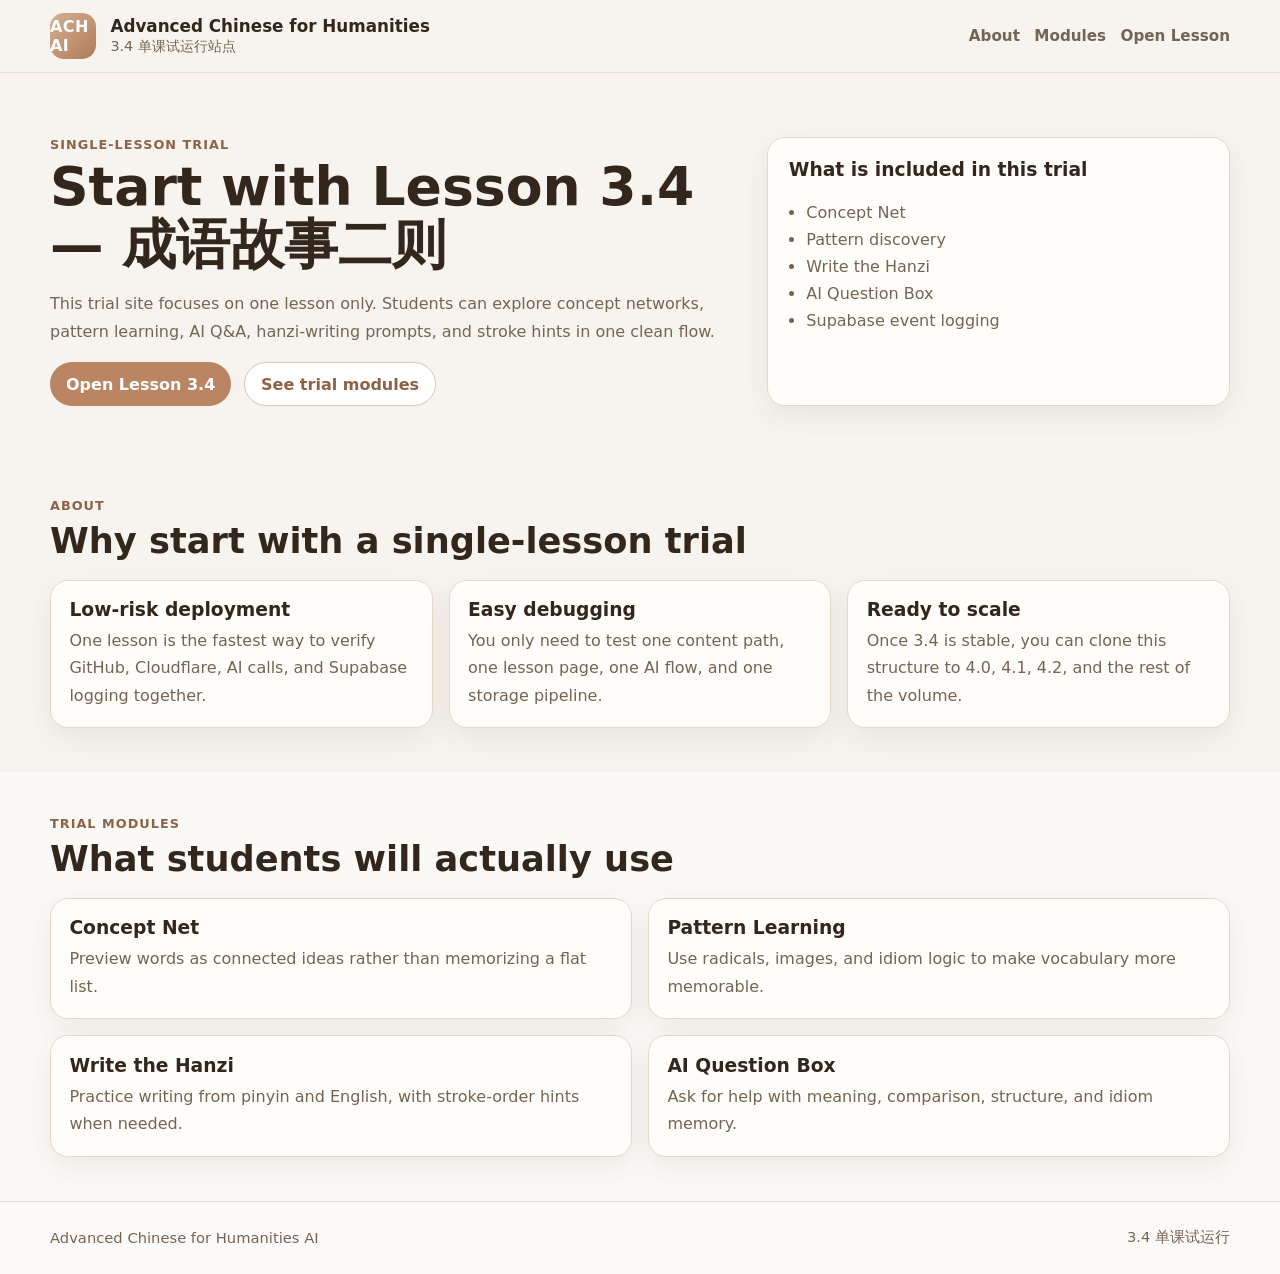
==== index.html @ d2b8aba8 "Add files via upload" ====
<!DOCTYPE html>
<html lang="en">
<head>
  <meta charset="UTF-8" />
  <meta name="viewport" content="width=device-width, initial-scale=1.0" />
  <title>Lesson 3.4 Trial | Advanced Chinese for Humanities AI</title>
  <meta name="description" content="Single-lesson trial website for Lesson 3.4 成语故事二则 with AI support and Supabase logging." />
  <link rel="stylesheet" href="style.css" />
</head>
<body>
  <header class="site-header">
    <div class="container header-inner">
      <div class="brand">
        <div class="brand-badge">ACH AI</div>
        <div>
          <h1 class="site-title">Advanced Chinese for Humanities</h1>
          <p class="site-subtitle">3.4 单课试运行站点</p>
        </div>
      </div>
      <nav class="top-nav">
        <a href="#about">About</a>
        <a href="#modules">Modules</a>
        <a href="lesson-3-4-word.html">Open Lesson</a>
      </nav>
    </div>
  </header>

  <main>
    <section class="hero">
      <div class="container hero-inner">
        <div class="hero-text">
          <p class="eyebrow">Single-lesson trial</p>
          <h2>Start with Lesson 3.4 — 成语故事二则</h2>
          <p class="hero-description">
            This trial site focuses on one lesson only. Students can explore concept networks,
            pattern learning, AI Q&amp;A, hanzi-writing prompts, and stroke hints in one clean flow.
          </p>
          <div class="hero-actions">
            <a class="btn btn-primary" href="lesson-3-4-word.html">Open Lesson 3.4</a>
            <a class="btn btn-secondary" href="#modules">See trial modules</a>
          </div>
        </div>
        <div class="hero-card">
          <h3>What is included in this trial</h3>
          <ul>
            <li>Concept Net</li>
            <li>Pattern discovery</li>
            <li>Write the Hanzi</li>
            <li>AI Question Box</li>
            <li>Supabase event logging</li>
          </ul>
        </div>
      </div>
    </section>

    <section id="about" class="section">
      <div class="container">
        <div class="section-heading">
          <p class="eyebrow">About</p>
          <h2>Why start with a single-lesson trial</h2>
        </div>
        <div class="about-grid">
          <div class="about-card">
            <h3>Low-risk deployment</h3>
            <p>One lesson is the fastest way to verify GitHub, Cloudflare, AI calls, and Supabase logging together.</p>
          </div>
          <div class="about-card">
            <h3>Easy debugging</h3>
            <p>You only need to test one content path, one lesson page, one AI flow, and one storage pipeline.</p>
          </div>
          <div class="about-card">
            <h3>Ready to scale</h3>
            <p>Once 3.4 is stable, you can clone this structure to 4.0, 4.1, 4.2, and the rest of the volume.</p>
          </div>
        </div>
      </div>
    </section>

    <section id="modules" class="section alt-bg">
      <div class="container">
        <div class="section-heading">
          <p class="eyebrow">Trial modules</p>
          <h2>What students will actually use</h2>
        </div>
        <div class="module-grid">
          <a class="module-card" href="lesson-3-4-word.html#concept-net">
            <h3>Concept Net</h3>
            <p>Preview words as connected ideas rather than memorizing a flat list.</p>
          </a>
          <a class="module-card" href="lesson-3-4-word.html#patterns">
            <h3>Pattern Learning</h3>
            <p>Use radicals, images, and idiom logic to make vocabulary more memorable.</p>
          </a>
          <a class="module-card" href="lesson-3-4-word.html#write-hanzi">
            <h3>Write the Hanzi</h3>
            <p>Practice writing from pinyin and English, with stroke-order hints when needed.</p>
          </a>
          <a class="module-card" href="lesson-3-4-word.html#ai-tools">
            <h3>AI Question Box</h3>
            <p>Ask for help with meaning, comparison, structure, and idiom memory.</p>
          </a>
        </div>
      </div>
    </section>
  </main>

  <footer class="site-footer">
    <div class="container footer-inner">
      <p>Advanced Chinese for Humanities AI</p>
      <p>3.4 单课试运行</p>
    </div>
  </footer>
</body>
</html>
---- style.css ----
:root {
  --bg: #f7f4ef;
  --surface: #fffdf9;
  --surface-alt: #f6efe5;
  --text: #33261d;
  --muted: #746454;
  --primary: #b98563;
  --primary-dark: #8d6247;
  --line: #e6d8c8;
  --shadow: 0 10px 28px rgba(63, 42, 24, 0.08);
  --radius: 18px;
  --radius-sm: 12px;
  --max: 1180px;
}

* { box-sizing: border-box; }
html { scroll-behavior: smooth; }
body {
  margin: 0;
  font-family: Inter, ui-sans-serif, system-ui, -apple-system, BlinkMacSystemFont, "Segoe UI", sans-serif;
  background: var(--bg);
  color: var(--text);
}

a { color: inherit; text-decoration: none; }
.container { width: min(var(--max), calc(100% - 2rem)); margin: 0 auto; }
.page-shell { padding-bottom: 2rem; }
.section { padding: 2.75rem 0; }
.alt-bg { background: rgba(255,255,255,0.42); }
.eyebrow {
  color: var(--primary-dark);
  text-transform: uppercase;
  letter-spacing: .08em;
  font-size: .8rem;
  font-weight: 700;
  margin: 0 0 .4rem;
}
.page-title {
  margin: 0;
  font-size: clamp(1.9rem, 4vw, 2.9rem);
  line-height: 1.15;
}
.page-intro {
  color: var(--muted);
  max-width: 760px;
  line-height: 1.7;
  margin-top: .8rem;
}
.section-heading h2 {
  margin: 0;
  font-size: clamp(1.5rem, 3vw, 2.2rem);
}
.section-heading { margin-bottom: 1.2rem; }

.site-header {
  position: sticky;
  top: 0;
  z-index: 100;
  backdrop-filter: blur(10px);
  background: rgba(247, 244, 239, 0.9);
  border-bottom: 1px solid rgba(230,216,200,.85);
}
.header-inner {
  display: flex;
  align-items: center;
  justify-content: space-between;
  gap: 1rem;
  min-height: 72px;
}
.brand {
  display: flex;
  align-items: center;
  gap: .9rem;
}
.brand-badge {
  width: 46px;
  height: 46px;
  border-radius: 14px;
  background: linear-gradient(135deg, #d4b094, #b07b58);
  color: white;
  display: grid;
  place-items: center;
  font-weight: 800;
  letter-spacing: .03em;
}
.site-title {
  margin: 0;
  font-size: 1.05rem;
}
.site-subtitle {
  margin: .1rem 0 0;
  color: var(--muted);
  font-size: .9rem;
}
.top-nav {
  display: flex;
  flex-wrap: wrap;
  gap: .9rem;
  align-items: center;
}
.top-nav a {
  color: var(--muted);
  font-weight: 600;
  font-size: .95rem;
}
.top-nav a:hover { color: var(--primary-dark); }

.hero {
  padding: 4rem 0 3rem;
}
.hero-inner {
  display: grid;
  grid-template-columns: 1.2fr .8fr;
  gap: 1.4rem;
  align-items: stretch;
}
.hero h2 {
  margin: 0;
  font-size: clamp(2.1rem, 4.3vw, 3.35rem);
  line-height: 1.08;
}
.hero-description {
  margin-top: 1rem;
  color: var(--muted);
  line-height: 1.75;
  max-width: 720px;
}
.hero-card,
.card,
.about-card,
.module-card,
.unit-card,
.start-card {
  background: var(--surface);
  border: 1px solid var(--line);
  border-radius: var(--radius);
  box-shadow: var(--shadow);
}
.hero-card {
  padding: 1.3rem;
}
.hero-card h3 { margin-top: 0; }
.hero-card ul { margin: .85rem 0 0; padding-left: 1.1rem; color: var(--muted); line-height: 1.7; }
.hero-actions,
.tool-actions { display: flex; gap: .8rem; flex-wrap: wrap; margin-top: 1rem; }
.btn,
.text-link,
.tool-btn,
.small-btn {
  transition: transform .18s ease, box-shadow .18s ease, background .18s ease;
}
.btn {
  display: inline-flex;
  align-items: center;
  justify-content: center;
  min-height: 44px;
  padding: 0 1rem;
  border-radius: 999px;
  font-weight: 700;
}
.btn:hover,
.tool-btn:hover,
.small-btn:hover { transform: translateY(-1px); }
.btn-primary { background: var(--primary); color: #fff; }
.btn-primary:hover { background: var(--primary-dark); }
.btn-secondary {
  background: #fff;
  color: var(--primary-dark);
  border: 1px solid #dac7b0;
}
.btn-secondary:hover { background: #fbf6f0; }
.text-link { color: var(--primary-dark); font-weight: 700; }

.about-grid,
.module-grid,
.unit-grid { display: grid; gap: 1rem; }
.about-grid { grid-template-columns: repeat(3, 1fr); }
.module-grid { grid-template-columns: repeat(2, 1fr); }
.unit-grid { grid-template-columns: 1fr; }
.about-card,
.module-card,
.unit-card,
.start-card { padding: 1.15rem; }
.about-card h3,
.module-card h3,
.unit-card h3,
.start-card h3 { margin: 0 0 .45rem; }
.about-card p,
.module-card p,
.unit-card p,
.start-card p {
  margin: 0;
  color: var(--muted);
  line-height: 1.7;
}
.module-card:hover,
.unit-card:hover { border-color: #d6bea4; }
.unit-label,
.tag {
  display: inline-flex;
  align-items: center;
  gap: .35rem;
  padding: .35rem .7rem;
  border-radius: 999px;
  background: #f4e8db;
  color: var(--primary-dark);
  font-weight: 700;
  font-size: .82rem;
}
.unit-en { margin-bottom: .9rem !important; }
.unit-card ul { color: var(--muted); line-height: 1.7; padding-left: 1.1rem; }

.lesson-hero { padding-top: 2.5rem; padding-bottom: 1.2rem; }
.lesson-meta { display: flex; flex-wrap: wrap; gap: .7rem; margin-top: 1rem; }
.breadcrumb { font-size: .95rem; color: var(--muted); margin-bottom: .8rem; }
.group-grid,
.pattern-grid,
.tools-layout { display: grid; gap: 1rem; }
.group-grid,
.pattern-grid { grid-template-columns: repeat(2, 1fr); }
.tools-layout { grid-template-columns: .95fr 1.05fr; }
.card { padding: 1.1rem; }
.group-card h3,
.pattern-card h3,
.tool-card h3,
.result-card h3,
.vocab-card h3,
.name-card h3 { margin-top: 0; margin-bottom: .6rem; font-size: 1.08rem; color: var(--primary-dark); }
.group-card p,
.pattern-card p,
.tool-card p,
.result-card p,
.vocab-card p,
.name-card p { color: var(--muted); margin-top: 0; }
.concept-list { display: flex; flex-wrap: wrap; gap: .6rem; margin-top: .9rem; }
.concept-chip-wrap { position: relative; display: inline-block; }
.concept-chip,
.name-chip {
  display: inline-flex;
  align-items: center;
  padding: .45rem .8rem;
  border-radius: 999px;
  background: #f6ecdf;
  color: var(--primary-dark);
  font-size: .92rem;
  font-weight: 700;
  border: 1px solid #e2d0b8;
  cursor: pointer;
}
.concept-chip:hover,
.name-chip:hover { background: #f1e2cd; }
.concept-tooltip {
  position: absolute;
  left: 0;
  top: calc(100% + .45rem);
  min-width: 210px;
  max-width: 270px;
  background: #fffdf9;
  border: 1px solid #decbb2;
  border-radius: 14px;
  box-shadow: 0 12px 26px rgba(80,56,32,.12);
  padding: .75rem .85rem;
  z-index: 30;
  display: none;
}
.concept-tooltip.show { display: block; }
.tooltip-word { font-weight: 700; color: var(--primary-dark); margin-bottom: .25rem; }
.tooltip-pinyin { font-size: .92rem; color: var(--muted); margin-bottom: .25rem; }
.tooltip-english { font-size: .92rem; color: var(--text); margin-bottom: .22rem; line-height: 1.4; }
.tooltip-note { font-size: .88rem; color: var(--muted); line-height: 1.45; }
.char-cluster { display: flex; flex-wrap: wrap; gap: .45rem; margin-top: .7rem; margin-bottom: .8rem; }
.char-badge {
  display: inline-flex;
  flex-direction: column;
  gap: .1rem;
  padding: .45rem .65rem;
  border-radius: 12px;
  background: #f8f1e7;
  border: 1px solid #e7d7c2;
  min-width: 88px;
}
.char-badge strong { color: var(--primary-dark); font-size: 1rem; }
.char-badge span { font-size: .8rem; color: var(--muted); line-height: 1.24; }
.memory-tip {
  margin-top: .8rem;
  padding: .85rem .95rem;
  border-radius: 12px;
  background: #f8f1e7;
  color: var(--text);
  font-size: .94rem;
  line-height: 1.55;
}
.mcq-box { margin-top: 1rem; padding-top: .9rem; border-top: 1px solid #eadfce; }
.mcq-question { font-weight: 700; color: var(--text); margin-bottom: .7rem; line-height: 1.5; }
.mcq-options { display: grid; gap: .55rem; }
.mcq-option {
  display: flex;
  align-items: flex-start;
  gap: .55rem;
  padding: .55rem .65rem;
  border-radius: 10px;
  background: #fffdf9;
  border: 1px solid #eadfce;
}
.small-btn {
  border: none;
  min-height: 38px;
  padding: 0 .95rem;
  border-radius: 999px;
  background: var(--primary);
  color: white;
  font-size: .9rem;
  font-weight: 700;
  cursor: pointer;
}
.small-btn.secondary,
.tool-btn.secondary {
  background: #fff;
  color: var(--primary-dark);
  border: 1px solid #d8c3ab;
}
.small-btn.secondary:hover,
.tool-btn.secondary:hover { background: #fbf6f0; }
.mcq-feedback,
.practice-feedback {
  margin-top: .9rem;
  padding: .9rem 1rem;
  border-radius: 12px;
  background: #fffdf9;
  border: 1px solid #eadfce;
  line-height: 1.6;
  display: none;
  white-space: pre-wrap;
}
.mcq-feedback.show,
.practice-feedback.show { display: block; }
.mcq-feedback.correct,
.practice-feedback.correct { border-color: #cdddc6; background: #f7fbf5; }
.mcq-feedback.incorrect,
.practice-feedback.incorrect { border-color: #e4c8c1; background: #fff8f6; }
.tool-card label { display: block; font-weight: 700; margin-bottom: .35rem; color: var(--primary-dark); font-size: .95rem; }
.tool-card textarea,
.tool-card input,
.practice-input {
  width: 100%;
  padding: .8rem .9rem;
  border: 1px solid #d9c7b1;
  border-radius: 12px;
  background: #fffdf9;
  font: inherit;
  color: var(--text);
}
.tool-card textarea { min-height: 170px; resize: vertical; }
.tool-actions { display: flex; flex-wrap: wrap; gap: .75rem; margin-top: 1rem; }
.tool-btn {
  border: none;
  min-height: 44px;
  padding: 0 1rem;
  border-radius: 999px;
  background: var(--primary);
  color: white;
  font-size: .95rem;
  font-weight: 700;
  cursor: pointer;
}
.result-card { min-height: 400px; }
.result-meta { display: flex; flex-wrap: wrap; gap: .6rem; margin-bottom: .9rem; }
.result-box {
  white-space: pre-wrap;
  line-height: 1.7;
  color: var(--text);
  background: #fffdf9;
  border: 1px solid #e7dac7;
  border-radius: 14px;
  padding: 1rem;
  min-height: 270px;
}
.loading { color: var(--muted); font-style: italic; }
.error-text { color: #a33a2b; font-weight: 700; }
.helper-list { margin: .85rem 0 0; padding-left: 1.1rem; color: var(--muted); }
.helper-list li + li { margin-top: .35rem; }
.vocab-table-wrap { overflow-x: auto; margin-top: 1rem; }
table.vocab-table {
  width: 100%;
  border-collapse: collapse;
  min-width: 760px;
  background: var(--surface);
  border: 1px solid var(--line);
  border-radius: 12px;
  overflow: hidden;
}
.vocab-table th,
.vocab-table td {
  padding: .78rem .85rem;
  border-bottom: 1px solid #eadfce;
  text-align: left;
  vertical-align: top;
  font-size: .95rem;
}
.vocab-table th { background: #f7efe3; color: var(--primary-dark); font-weight: 700; }
.vocab-table tr:last-child td { border-bottom: none; }
.vocab-table tr:hover { background: #fcf8f2; }
.hanzi { font-size: 1.02rem; font-weight: 700; }

.hanzi-practice-grid { display: grid; grid-template-columns: repeat(2, minmax(0, 1fr)); gap: 1rem; margin-top: 1rem; }
.hanzi-practice-card { background: #fffdf9; border: 1px solid #eadfce; border-radius: 16px; padding: 1rem; }
.practice-top { display: flex; align-items: flex-start; gap: .8rem; margin-bottom: .85rem; }
.practice-num {
  width: 32px; height: 32px; border-radius: 999px; background: #f4e7d6; color: var(--primary-dark);
  font-weight: 700; display: inline-flex; align-items: center; justify-content: center; flex: 0 0 auto;
}
.practice-pinyin { font-size: 1rem; font-weight: 700; color: var(--primary-dark); margin-bottom: .15rem; }
.practice-english { font-size: .93rem; color: var(--muted); line-height: 1.45; }
.practice-input { min-height: 46px; background: #fff; font-size: 1.05rem; letter-spacing: .08em; margin-bottom: .8rem; }
.practice-actions { display: flex; flex-wrap: wrap; gap: .6rem; }

body.modal-open { overflow: hidden; }
.stroke-modal {
  position: fixed; inset: 0; background: rgba(45,36,28,.45); display: none; align-items: center;
  justify-content: center; padding: 1rem; z-index: 9999;
}
.stroke-modal.show { display: flex; }
.stroke-modal-panel {
  width: min(820px, 96vw); max-height: 88vh; overflow: auto; background: #fffdf9; border: 1px solid #e2d3c2;
  border-radius: 20px; box-shadow: 0 18px 40px rgba(42,30,20,.18); padding: 1.1rem 1.1rem 1.2rem;
}
.stroke-modal-top {
  display: flex; align-items: flex-start; justify-content: space-between; gap: 1rem; margin-bottom: .75rem;
}
.stroke-modal-title { font-size: 1.18rem; font-weight: 700; color: var(--primary-dark); margin: 0; }
.stroke-modal-subtitle { color: var(--muted); margin: .2rem 0 0; line-height: 1.5; }
.stroke-close-btn {
  border: none; background: #f4e7d6; color: var(--primary-dark); width: 36px; height: 36px; border-radius: 999px;
  font-size: 1.1rem; font-weight: 700; cursor: pointer; flex: 0 0 auto;
}
.stroke-modal-actions { display: flex; gap: .7rem; flex-wrap: wrap; margin: .8rem 0 1rem; }
.stroke-anim-grid { display: flex; flex-wrap: wrap; gap: 1rem; }
.stroke-char-card { background: #fcf8f2; border: 1px solid #eadfce; border-radius: 16px; padding: .85rem; min-width: 150px; }
.stroke-char-label { font-size: 1.2rem; font-weight: 700; color: var(--primary-dark); margin-bottom: .5rem; text-align: center; }
.stroke-writer-box { width: 128px; height: 128px; margin: 0 auto; background: #fff; border: 1px solid #e3d5c5; border-radius: 14px; }

.site-footer {
  border-top: 1px solid rgba(230,216,200,.9);
  background: rgba(255,255,255,.62);
}
.footer-inner {
  min-height: 72px;
  display: flex;
  align-items: center;
  justify-content: space-between;
  gap: 1rem;
  color: var(--muted);
  font-size: .92rem;
}

@media (max-width: 960px) {
  .hero-inner,
  .about-grid,
  .module-grid,
  .group-grid,
  .pattern-grid,
  .tools-layout,
  .hanzi-practice-grid {
    grid-template-columns: 1fr;
  }
  .header-inner { align-items: flex-start; padding: .8rem 0; }
  .footer-inner { flex-direction: column; justify-content: center; padding: .8rem 0; }
}

@media (max-width: 700px) {
  .container { width: min(var(--max), calc(100% - 1.1rem)); }
  .top-nav { gap: .6rem; }
  .concept-tooltip { max-width: 220px; }
}
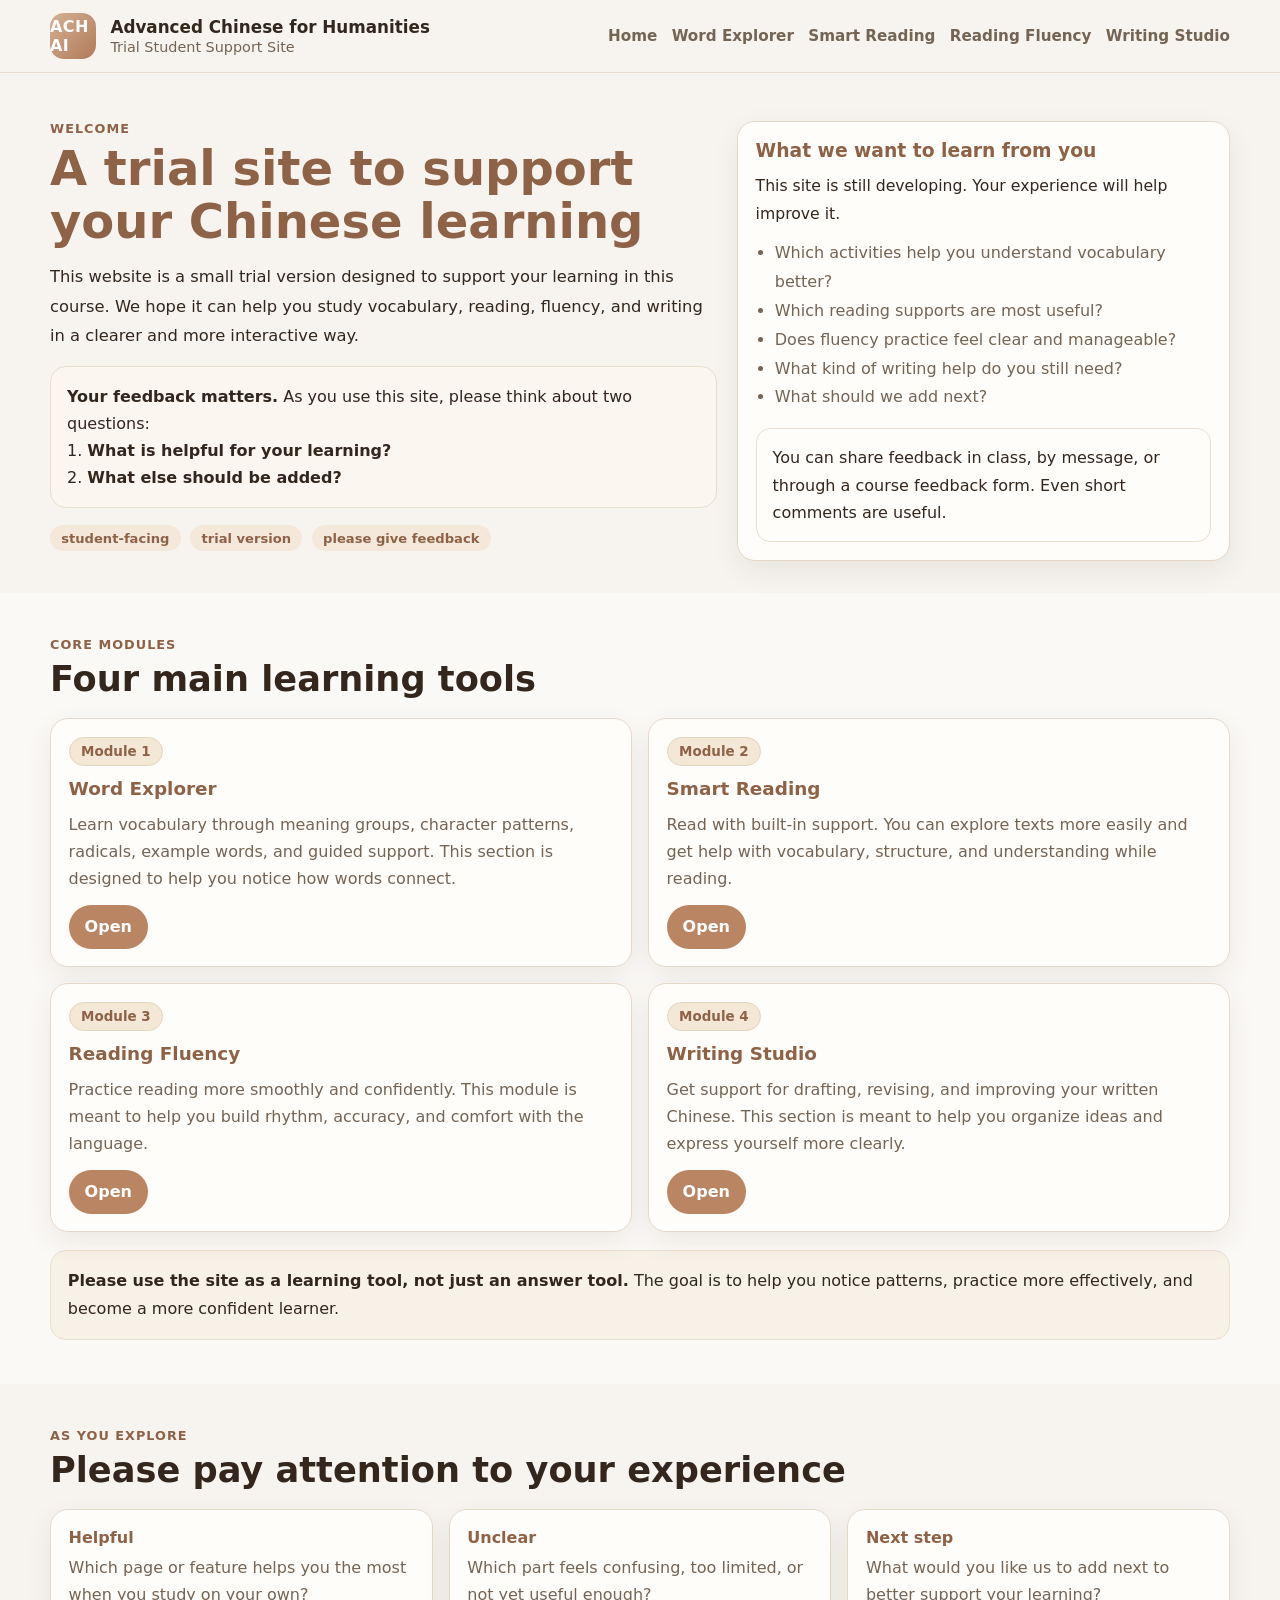
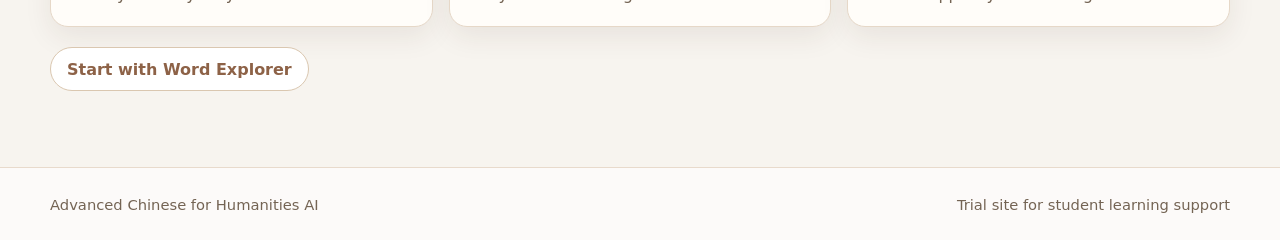
==== commit 4327b67f: "Revise title and meta description in index.html Updated the title and meta description for clarity a" ====
--- a/index.html
+++ b/index.html
@@ -3,9 +3,166 @@
 <head>
   <meta charset="UTF-8" />
   <meta name="viewport" content="width=device-width, initial-scale=1.0" />
-  <title>Lesson 3.4 Trial | Advanced Chinese for Humanities AI</title>
-  <meta name="description" content="Single-lesson trial website for Lesson 3.4 成语故事二则 with AI support and Supabase logging." />
+  <title>Advanced Chinese for Humanities AI | Lesson Trial Site</title>
+  <meta
+    name="description"
+    content="A student-facing trial site for Advanced Chinese for Humanities, with Word Explorer, Smart Reading, Reading Fluency, and Writing Studio."
+  />
   <link rel="stylesheet" href="style.css" />
+  <style>
+    .home-hero {
+      padding-top: 3rem;
+      padding-bottom: 2rem;
+    }
+
+    .home-layout {
+      display: grid;
+      grid-template-columns: 1.15fr 0.85fr;
+      gap: 1.25rem;
+      align-items: start;
+    }
+
+    .home-title {
+      font-size: clamp(2rem, 4vw, 3rem);
+      line-height: 1.1;
+      margin: 0 0 0.9rem;
+      color: var(--primary-dark);
+    }
+
+    .home-lead {
+      font-size: 1.02rem;
+      line-height: 1.8;
+      color: var(--text);
+      margin: 0;
+    }
+
+    .trial-note {
+      margin-top: 1rem;
+      padding: 0.95rem 1rem;
+      border-radius: 16px;
+      background: #fbf6f0;
+      border: 1px solid #eadfce;
+      line-height: 1.7;
+      color: var(--text);
+    }
+
+    .quick-tags {
+      display: flex;
+      flex-wrap: wrap;
+      gap: 0.6rem;
+      margin-top: 1.1rem;
+    }
+
+    .feedback-card {
+      height: 100%;
+    }
+
+    .feedback-card h3 {
+      margin-top: 0;
+      margin-bottom: 0.7rem;
+      color: var(--primary-dark);
+    }
+
+    .feedback-list {
+      margin: 0.7rem 0 0;
+      padding-left: 1.2rem;
+      color: var(--muted);
+      line-height: 1.8;
+    }
+
+    .feedback-box {
+      margin-top: 1rem;
+      padding: 0.95rem 1rem;
+      border-radius: 14px;
+      background: #fffdf9;
+      border: 1px solid #eadfce;
+      color: var(--text);
+      line-height: 1.7;
+    }
+
+    .module-grid {
+      display: grid;
+      grid-template-columns: repeat(2, minmax(0, 1fr));
+      gap: 1rem;
+      margin-top: 1.2rem;
+    }
+
+    .module-card {
+      display: flex;
+      flex-direction: column;
+      gap: 0.75rem;
+      min-height: 220px;
+    }
+
+    .module-card h3 {
+      margin: 0;
+      color: var(--primary-dark);
+      font-size: 1.15rem;
+    }
+
+    .module-card p {
+      margin: 0;
+      color: var(--muted);
+      line-height: 1.7;
+    }
+
+    .module-badge {
+      display: inline-flex;
+      width: fit-content;
+      padding: 0.38rem 0.72rem;
+      border-radius: 999px;
+      background: #f4e7d6;
+      color: var(--primary-dark);
+      font-size: 0.84rem;
+      font-weight: 700;
+      border: 1px solid #e5d4bf;
+    }
+
+    .module-actions {
+      margin-top: auto;
+      display: flex;
+      gap: 0.7rem;
+      flex-wrap: wrap;
+    }
+
+    .student-note {
+      margin-top: 1.1rem;
+      padding: 1rem 1.05rem;
+      border-radius: 16px;
+      background: #f8f1e7;
+      border: 1px solid #eadfce;
+      line-height: 1.75;
+      color: var(--text);
+    }
+
+    .mini-grid {
+      display: grid;
+      grid-template-columns: repeat(3, minmax(0, 1fr));
+      gap: 1rem;
+      margin-top: 1.1rem;
+    }
+
+    .mini-card h3 {
+      margin-top: 0;
+      margin-bottom: 0.45rem;
+      color: var(--primary-dark);
+      font-size: 1rem;
+    }
+
+    .mini-card p {
+      margin: 0;
+      color: var(--muted);
+      line-height: 1.7;
+    }
+
+    @media (max-width: 960px) {
+      .home-layout,
+      .module-grid,
+      .mini-grid {
+        grid-template-columns: 1fr;
+      }
+    }
+  </style>
 </head>
 <body>
   <header class="site-header">
@@ -14,91 +171,168 @@
         <div class="brand-badge">ACH AI</div>
         <div>
           <h1 class="site-title">Advanced Chinese for Humanities</h1>
-          <p class="site-subtitle">3.4 单课试运行站点</p>
+          <p class="site-subtitle">Trial Student Support Site</p>
         </div>
       </div>
+
       <nav class="top-nav">
-        <a href="#about">About</a>
-        <a href="#modules">Modules</a>
-        <a href="lesson-3-4-word.html">Open Lesson</a>
+        <a href="index.html">Home</a>
+        <a href="word-explorer.html">Word Explorer</a>
+        <a href="smart-reading.html">Smart Reading</a>
+        <a href="reading-fluency.html">Reading Fluency</a>
+        <a href="writing-studio.html">Writing Studio</a>
       </nav>
     </div>
   </header>
 
-  <main>
-    <section class="hero">
-      <div class="container hero-inner">
-        <div class="hero-text">
-          <p class="eyebrow">Single-lesson trial</p>
-          <h2>Start with Lesson 3.4 — 成语故事二则</h2>
-          <p class="hero-description">
-            This trial site focuses on one lesson only. Students can explore concept networks,
-            pattern learning, AI Q&amp;A, hanzi-writing prompts, and stroke hints in one clean flow.
-          </p>
-          <div class="hero-actions">
-            <a class="btn btn-primary" href="lesson-3-4-word.html">Open Lesson 3.4</a>
-            <a class="btn btn-secondary" href="#modules">See trial modules</a>
-          </div>
-        </div>
-        <div class="hero-card">
-          <h3>What is included in this trial</h3>
-          <ul>
-            <li>Concept Net</li>
-            <li>Pattern discovery</li>
-            <li>Write the Hanzi</li>
-            <li>AI Question Box</li>
-            <li>Supabase event logging</li>
-          </ul>
+  <main class="page-shell">
+    <section class="home-hero">
+      <div class="container">
+        <div class="home-layout">
+          <div>
+            <p class="eyebrow">Welcome</p>
+            <h2 class="home-title">A trial site to support your Chinese learning</h2>
+            <p class="home-lead">
+              This website is a small trial version designed to support your learning in this course.
+              We hope it can help you study vocabulary, reading, fluency, and writing in a clearer
+              and more interactive way.
+            </p>
+
+            <div class="trial-note">
+              <strong>Your feedback matters.</strong>  
+              As you use this site, please think about two questions:
+              <br />
+              1. <strong>What is helpful for your learning?</strong>
+              <br />
+              2. <strong>What else should be added?</strong>
+            </div>
+
+            <div class="quick-tags">
+              <span class="tag">student-facing</span>
+              <span class="tag">trial version</span>
+              <span class="tag">please give feedback</span>
+            </div>
+          </div>
+
+          <div class="card feedback-card">
+            <h3>What we want to learn from you</h3>
+            <p class="home-lead" style="font-size:0.98rem;">
+              This site is still developing. Your experience will help improve it.
+            </p>
+
+            <ul class="feedback-list">
+              <li>Which activities help you understand vocabulary better?</li>
+              <li>Which reading supports are most useful?</li>
+              <li>Does fluency practice feel clear and manageable?</li>
+              <li>What kind of writing help do you still need?</li>
+              <li>What should we add next?</li>
+            </ul>
+
+            <div class="feedback-box">
+              You can share feedback in class, by message, or through a course feedback form.
+              Even short comments are useful.
+            </div>
+          </div>
         </div>
       </div>
     </section>
 
-    <section id="about" class="section">
+    <section class="section alt-bg">
       <div class="container">
         <div class="section-heading">
-          <p class="eyebrow">About</p>
-          <h2>Why start with a single-lesson trial</h2>
-        </div>
-        <div class="about-grid">
-          <div class="about-card">
-            <h3>Low-risk deployment</h3>
-            <p>One lesson is the fastest way to verify GitHub, Cloudflare, AI calls, and Supabase logging together.</p>
-          </div>
-          <div class="about-card">
-            <h3>Easy debugging</h3>
-            <p>You only need to test one content path, one lesson page, one AI flow, and one storage pipeline.</p>
-          </div>
-          <div class="about-card">
-            <h3>Ready to scale</h3>
-            <p>Once 3.4 is stable, you can clone this structure to 4.0, 4.1, 4.2, and the rest of the volume.</p>
-          </div>
+          <p class="eyebrow">Core Modules</p>
+          <h2>Four main learning tools</h2>
+        </div>
+
+        <div class="module-grid">
+          <div class="card module-card">
+            <span class="module-badge">Module 1</span>
+            <h3>Word Explorer</h3>
+            <p>
+              Learn vocabulary through meaning groups, character patterns, radicals, example words,
+              and guided support. This section is designed to help you notice how words connect.
+            </p>
+            <div class="module-actions">
+              <a class="btn btn-primary" href="word-explorer.html">Open</a>
+            </div>
+          </div>
+
+          <div class="card module-card">
+            <span class="module-badge">Module 2</span>
+            <h3>Smart Reading</h3>
+            <p>
+              Read with built-in support. You can explore texts more easily and get help with
+              vocabulary, structure, and understanding while reading.
+            </p>
+            <div class="module-actions">
+              <a class="btn btn-primary" href="smart-reading.html">Open</a>
+            </div>
+          </div>
+
+          <div class="card module-card">
+            <span class="module-badge">Module 3</span>
+            <h3>Reading Fluency</h3>
+            <p>
+              Practice reading more smoothly and confidently. This module is meant to help you
+              build rhythm, accuracy, and comfort with the language.
+            </p>
+            <div class="module-actions">
+              <a class="btn btn-primary" href="reading-fluency.html">Open</a>
+            </div>
+          </div>
+
+          <div class="card module-card">
+            <span class="module-badge">Module 4</span>
+            <h3>Writing Studio</h3>
+            <p>
+              Get support for drafting, revising, and improving your written Chinese.
+              This section is meant to help you organize ideas and express yourself more clearly.
+            </p>
+            <div class="module-actions">
+              <a class="btn btn-primary" href="writing-studio.html">Open</a>
+            </div>
+          </div>
+        </div>
+
+        <div class="student-note">
+          <strong>Please use the site as a learning tool, not just an answer tool.</strong>
+          The goal is to help you notice patterns, practice more effectively, and become a more confident learner.
         </div>
       </div>
     </section>
 
-    <section id="modules" class="section alt-bg">
+    <section class="section">
       <div class="container">
         <div class="section-heading">
-          <p class="eyebrow">Trial modules</p>
-          <h2>What students will actually use</h2>
-        </div>
-        <div class="module-grid">
-          <a class="module-card" href="lesson-3-4-word.html#concept-net">
-            <h3>Concept Net</h3>
-            <p>Preview words as connected ideas rather than memorizing a flat list.</p>
-          </a>
-          <a class="module-card" href="lesson-3-4-word.html#patterns">
-            <h3>Pattern Learning</h3>
-            <p>Use radicals, images, and idiom logic to make vocabulary more memorable.</p>
-          </a>
-          <a class="module-card" href="lesson-3-4-word.html#write-hanzi">
-            <h3>Write the Hanzi</h3>
-            <p>Practice writing from pinyin and English, with stroke-order hints when needed.</p>
-          </a>
-          <a class="module-card" href="lesson-3-4-word.html#ai-tools">
-            <h3>AI Question Box</h3>
-            <p>Ask for help with meaning, comparison, structure, and idiom memory.</p>
-          </a>
+          <p class="eyebrow">As you explore</p>
+          <h2>Please pay attention to your experience</h2>
+        </div>
+
+        <div class="mini-grid">
+          <div class="card mini-card">
+            <h3>Helpful</h3>
+            <p>
+              Which page or feature helps you the most when you study on your own?
+            </p>
+          </div>
+
+          <div class="card mini-card">
+            <h3>Unclear</h3>
+            <p>
+              Which part feels confusing, too limited, or not yet useful enough?
+            </p>
+          </div>
+
+          <div class="card mini-card">
+            <h3>Next step</h3>
+            <p>
+              What would you like us to add next to better support your learning?
+            </p>
+          </div>
+        </div>
+
+        <div class="hero-actions" style="margin-top: 1.25rem;">
+          <a class="btn btn-secondary" href="word-explorer.html">Start with Word Explorer</a>
         </div>
       </div>
     </section>
@@ -107,7 +341,7 @@
   <footer class="site-footer">
     <div class="container footer-inner">
       <p>Advanced Chinese for Humanities AI</p>
-      <p>3.4 单课试运行</p>
+      <p>Trial site for student learning support</p>
     </div>
   </footer>
 </body>
